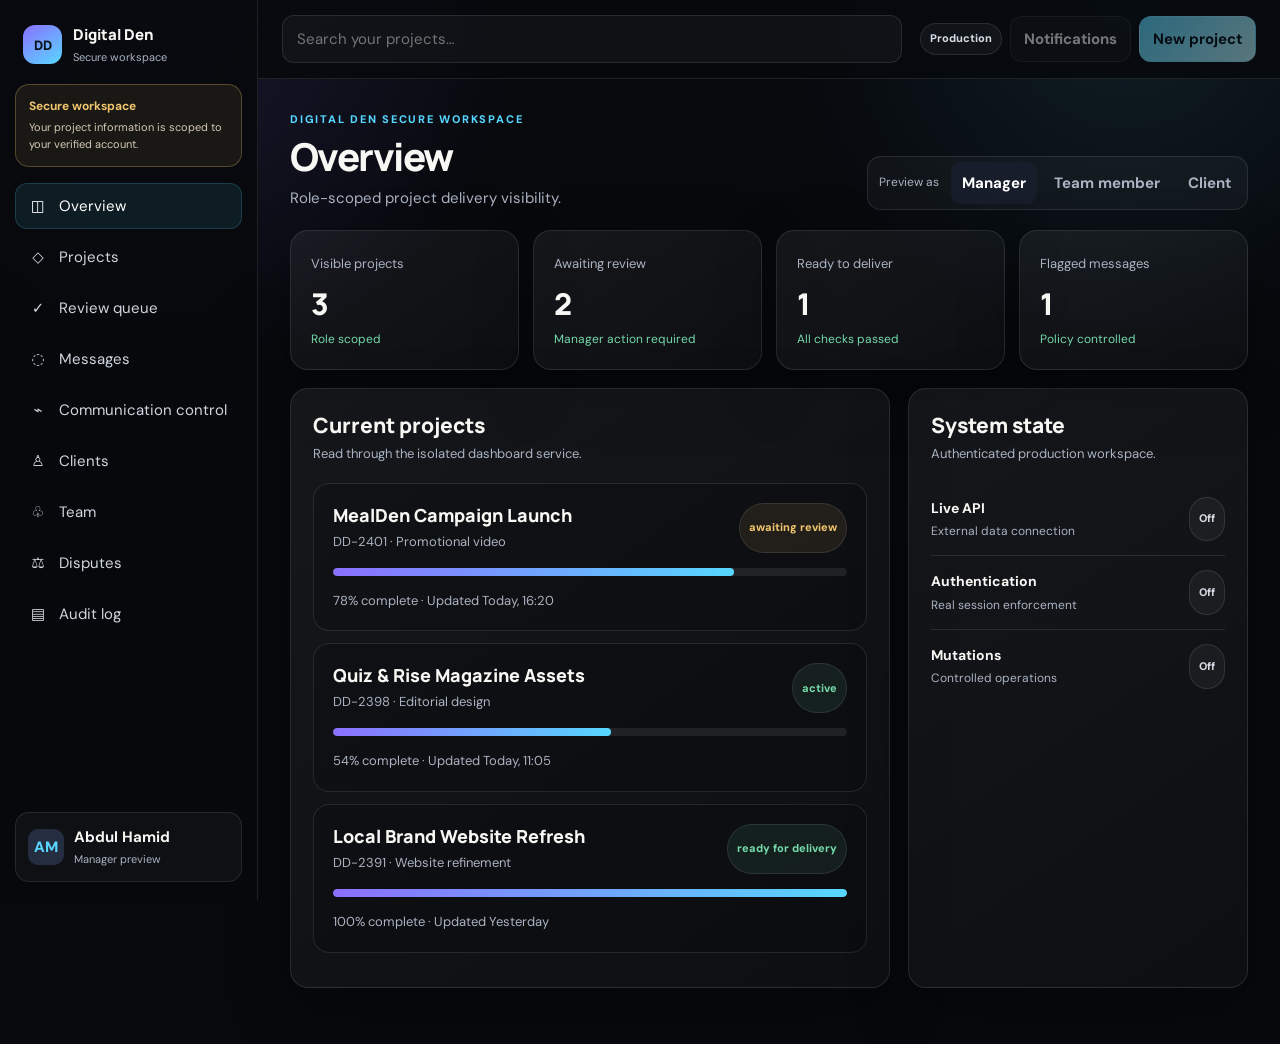
==== dashboard-next/index.html @ 257b6acd "Load isolated safe project workspace" ====
<!doctype html>
<html lang="en">
<head>
  <meta charset="utf-8">
  <meta name="viewport" content="width=device-width,initial-scale=1,viewport-fit=cover">
  <meta name="theme-color" content="#07090d">
  <meta name="robots" content="noindex,nofollow">
  <title>Digital Den Workspace</title>
  <link rel="preconnect" href="https://fonts.googleapis.com">
  <link rel="preconnect" href="https://fonts.gstatic.com" crossorigin>
  <link href="https://fonts.googleapis.com/css2?family=DM+Sans:wght@400;500;600;700&family=Manrope:wght@600;700;800&display=swap" rel="stylesheet">
  <link rel="stylesheet" href="./assets/styles.css">
  <link rel="stylesheet" href="./assets/authenticated-overrides.css">
  <link rel="stylesheet" href="./assets/mobile-navigation-fixes.css">
  <link rel="stylesheet" href="./assets/project-workspace-safe.css">
</head>
<body>
  <div id="app" class="app-shell" data-environment="production">
    <aside class="sidebar" aria-label="Primary navigation">
      <a class="brand" href="#overview" aria-label="Digital Den workspace home">
        <span class="brand-mark" aria-hidden="true">DD</span>
        <span><strong>Digital Den</strong><small>Secure workspace</small></span>
      </a>
      <div class="preview-banner" role="status">
        <strong>Secure workspace</strong>
        <span>Your project information is scoped to your verified account.</span>
      </div>
      <nav id="primary-nav" class="nav-list"></nav>
      <div class="sidebar-footer">
        <div class="identity-card">
          <span id="actor-avatar" class="avatar">DD</span>
          <span><strong id="actor-name">User</strong><small id="actor-role">Authenticated workspace</small></span>
        </div>
      </div>
    </aside>

    <main class="main-area">
      <header class="topbar">
        <button id="mobile-menu-button" class="icon-button mobile-only" type="button" aria-label="Open navigation" aria-expanded="false">☰</button>
        <a class="mobile-brand mobile-only" href="#overview" aria-label="Digital Den workspace home">
          <span class="mobile-brand-mark" aria-hidden="true">DD</span>
          <span class="mobile-brand-name">Digital Den</span>
        </a>
        <label class="search-box">
          <span class="sr-only">Search projects</span>
          <input id="global-search" type="search" placeholder="Search your projects…" autocomplete="off">
        </label>
        <div class="topbar-actions">
          <span id="environment-pill" class="pill neutral">Secure Workspace</span>
          <button class="button secondary" type="button" disabled title="Notifications will be connected in a later phase">Notifications</button>
          <button class="button primary" type="button" disabled title="New project requests are submitted through the Digital Den project brief">New project</button>
        </div>
      </header>

      <section class="workspace-heading">
        <div>
          <p class="eyebrow">Digital Den secure workspace</p>
          <h1 id="view-title">Overview</h1>
          <p id="view-description">Secure access to role-scoped projects and operations.</p>
        </div>
        <div class="role-preview" aria-label="Preview role selector">
          <span>Preview as</span>
          <button type="button" data-role="manager">Manager</button>
          <button type="button" data-role="team_member">Team member</button>
          <button type="button" data-role="client">Client</button>
        </div>
      </section>

      <section id="workspace-content" class="workspace-content" aria-live="polite"></section>
    </main>
  </div>

  <div id="toast-region" class="toast-region" aria-live="polite" aria-atomic="true"></div>
  <script type="module" src="./src/app.js"></script>
  <script type="module" src="./src/project-workspace-safe.js"></script>
  <script type="module" src="./src/workspace-role-ui.js"></script>
  <script type="module" src="./src/messaging-actions.js"></script>
  <script type="module" src="./src/team-messaging-permissions.js"></script>
  <script type="module" src="./src/file-upload-actions.js"></script>
  <script type="module" src="./src/file-review-download-actions.js"></script>
  <script type="module" src="./src/dispute-actions.js"></script>
</body>
</html>
---- dashboard-next/assets/styles.css ----
:root{--bg:#07090d;--surface:#101521;--surface-2:#171d2b;--line:rgba(255,255,255,.10);--text:#f7f7f3;--muted:#aab3c2;--cyan:#57d7ff;--violet:#8b70ff;--green:#75d8a9;--amber:#f1c56d;--red:#ff8d98;--radius:18px;--shadow:0 22px 60px rgba(0,0,0,.30)}
*{box-sizing:border-box}html{scroll-behavior:smooth}body{margin:0;background:radial-gradient(circle at 12% 0,rgba(139,112,255,.15),transparent 24%),radial-gradient(circle at 88% 0,rgba(87,215,255,.10),transparent 22%),var(--bg);color:var(--text);font:15px/1.6 "DM Sans",system-ui,sans-serif;min-height:100vh}button,input{font:inherit}.sr-only{position:absolute;width:1px;height:1px;padding:0;margin:-1px;overflow:hidden;clip:rect(0,0,0,0);white-space:nowrap;border:0}.app-shell{display:grid;grid-template-columns:258px minmax(0,1fr);min-height:100vh}.sidebar{position:sticky;top:0;height:100vh;padding:18px 15px;border-right:1px solid var(--line);background:rgba(7,9,13,.9);backdrop-filter:blur(18px);z-index:30}.brand{display:flex;gap:11px;align-items:center;color:inherit;text-decoration:none;padding:5px 8px 17px}.brand-mark{width:39px;height:39px;border-radius:12px;display:grid;place-items:center;background:linear-gradient(145deg,var(--violet),var(--cyan));color:#071017;font:800 13px Manrope}.brand strong{font:800 15px Manrope}.brand small,.identity-card small{display:block;color:var(--muted);font-size:11px;margin-top:2px}.preview-banner{border:1px solid rgba(241,197,109,.28);background:rgba(241,197,109,.08);border-radius:14px;padding:12px 13px;margin-bottom:16px}.preview-banner strong{display:block;color:var(--amber);font-size:12px}.preview-banner span{display:block;color:#d4cab5;font-size:11px;margin-top:3px}.nav-list{display:grid;gap:5px}.nav-link{display:flex;align-items:center;gap:10px;border:0;background:transparent;color:#d0d6e0;border-radius:12px;padding:11px 12px;text-decoration:none;text-align:left;width:100%;cursor:pointer}.nav-link:hover,.nav-link.active{background:rgba(87,215,255,.09);color:#fff}.nav-link.active{box-shadow:inset 0 0 0 1px rgba(87,215,255,.18)}.nav-link span:first-child{width:22px;text-align:center}.sidebar-footer{position:absolute;left:15px;right:15px;bottom:18px}.identity-card{display:flex;gap:10px;align-items:center;padding:12px;border:1px solid var(--line);border-radius:14px;background:rgba(255,255,255,.035)}.avatar{width:36px;height:36px;border-radius:10px;display:grid;place-items:center;background:#252d40;color:var(--cyan);font-weight:800}.main-area{min-width:0}.topbar{position:sticky;top:0;z-index:20;display:flex;align-items:center;gap:12px;padding:15px 24px;border-bottom:1px solid var(--line);background:rgba(7,9,13,.82);backdrop-filter:blur(16px)}.mobile-brand{display:none;align-items:center;gap:8px;color:var(--text);text-decoration:none;font:800 14px/1 Manrope}.mobile-brand-mark{width:31px;height:31px;border-radius:10px;display:grid;place-items:center;background:linear-gradient(145deg,var(--violet),var(--cyan));color:#071017;font:800 11px Manrope;box-shadow:0 8px 24px rgba(87,215,255,.12)}.mobile-brand-name{white-space:nowrap}.search-box{flex:1;max-width:620px}.search-box input{width:100%;border:1px solid var(--line);background:rgba(255,255,255,.04);border-radius:12px;padding:11px 14px;color:var(--text)}.search-box input:focus{outline:2px solid rgba(87,215,255,.35);outline-offset:2px}.topbar-actions{margin-left:auto;display:flex;align-items:center;gap:8px}.button,.icon-button{border:1px solid var(--line);border-radius:12px;padding:10px 13px;background:rgba(255,255,255,.045);color:var(--text);font-weight:700}.button.primary{background:linear-gradient(135deg,var(--cyan),#baf4ff);color:#071017;border-color:transparent}.button:disabled{opacity:.46;cursor:not-allowed}.workspace-heading{display:flex;justify-content:space-between;gap:24px;align-items:flex-end;padding:32px 32px 20px;max-width:1500px;margin:auto}.eyebrow{margin:0 0 8px;color:var(--cyan);font-size:11px;font-weight:800;letter-spacing:.16em;text-transform:uppercase}.workspace-heading h1{margin:0;font:800 clamp(30px,3vw,44px)/1.05 Manrope;letter-spacing:-.04em}.workspace-heading p:last-child{margin:9px 0 0;color:var(--muted);font-size:15px}.role-preview{display:flex;align-items:center;gap:6px;padding:5px;border:1px solid var(--line);border-radius:14px;background:rgba(255,255,255,.035)}.role-preview span{color:var(--muted);font-size:12px;padding:0 6px}.role-preview button{border:0;background:transparent;color:var(--muted);padding:9px 11px;border-radius:10px;font-weight:700;cursor:pointer}.role-preview button.active{background:var(--surface-2);color:#fff}.workspace-content{max-width:1500px;margin:auto;padding:0 32px 56px}.stats-grid{display:grid;grid-template-columns:repeat(4,1fr);gap:14px;margin-bottom:18px}.card{border:1px solid var(--line);border-radius:var(--radius);background:linear-gradient(145deg,rgba(255,255,255,.058),rgba(255,255,255,.028));box-shadow:var(--shadow)}.stat-card{padding:20px}.stat-card small{color:var(--muted);font-size:13px}.stat-card strong{display:block;font:800 30px Manrope;margin-top:8px}.stat-card em{display:block;font-style:normal;font-size:12px;margin-top:6px;color:var(--green)}.content-grid{display:grid;grid-template-columns:minmax(0,1.45fr) minmax(340px,.75fr);gap:18px}.panel{padding:22px}.panel-header{display:flex;align-items:flex-start;justify-content:space-between;gap:12px;margin-bottom:18px}.panel-header h2{font:800 21px Manrope;margin:0}.panel-header p{margin:5px 0 0;color:var(--muted);font-size:13px}.project-card{padding:19px;border:1px solid var(--line);border-radius:16px;background:rgba(0,0,0,.17);margin-bottom:12px}.project-head{display:flex;justify-content:space-between;gap:14px}.project-card h3{margin:0;font:800 18px Manrope}.meta{color:var(--muted);font-size:13px;margin-top:5px}.badge,.pill{display:inline-flex;align-items:center;border-radius:999px;padding:6px 9px;border:1px solid var(--line);font-size:11px;font-weight:800;white-space:nowrap}.badge.green{color:var(--green);background:rgba(117,216,169,.09)}.badge.amber{color:var(--amber);background:rgba(241,197,109,.09)}.badge.cyan{color:var(--cyan);background:rgba(87,215,255,.09)}.badge.red{color:var(--red);background:rgba(255,141,152,.09)}.pill.neutral{color:#d5dae4;background:rgba(255,255,255,.045)}.progress{height:8px;border-radius:999px;background:rgba(255,255,255,.08);overflow:hidden;margin:15px 0}.progress span{display:block;height:100%;background:linear-gradient(90deg,var(--violet),var(--cyan));border-radius:inherit}.list{display:grid}.list-row{display:flex;justify-content:space-between;gap:14px;padding:14px 0;border-bottom:1px solid var(--line)}.list-row:last-child{border-bottom:0}.list-row strong{display:block;font-size:14px}.list-row small{display:block;color:var(--muted);font-size:12px;margin-top:3px}.empty-state{padding:46px 30px;text-align:center;color:var(--muted)}.empty-state strong{display:block;color:var(--text);font-size:16px;margin-bottom:7px}.empty-state span{display:block}.table-wrap{overflow:auto}.data-table{width:100%;border-collapse:collapse;min-width:760px}.data-table th,.data-table td{text-align:left;padding:14px 12px;border-bottom:1px solid var(--line);vertical-align:middle}.data-table th{color:var(--muted);font-size:11px;text-transform:uppercase;letter-spacing:.1em}.data-table td{font-size:14px}.notice{border:1px solid rgba(87,215,255,.22);background:rgba(87,215,255,.065);border-radius:15px;padding:15px;color:#d2edf5}.policy-alert{display:flex;justify-content:space-between;gap:16px;padding:16px;border:1px solid rgba(255,141,152,.22);border-radius:15px;background:rgba(255,141,152,.055)}.policy-alert p{margin:5px 0;color:#d8dce5}.policy-alert small{color:var(--muted)}.policy-row{align-items:flex-start}.toast-region{position:fixed;right:18px;bottom:18px;display:grid;gap:8px;z-index:100}.toast{padding:11px 13px;border:1px solid var(--line);border-radius:12px;background:var(--surface);box-shadow:var(--shadow)}.mobile-only{display:none}
@media(max-width:1200px){body{font-size:14px}.workspace-heading,.workspace-content{padding-left:24px;padding-right:24px}.content-grid{grid-template-columns:1fr}.stats-grid{grid-template-columns:repeat(2,1fr)}}
@media(max-width:1050px){.app-shell{grid-template-columns:84px minmax(0,1fr)}.sidebar{padding:15px 9px}.brand span:last-child,.preview-banner,.nav-link span:last-child,.identity-card span:last-child{display:none}.brand,.nav-link,.identity-card{justify-content:center}.sidebar-footer{left:9px;right:9px}}
@media(max-width:720px){.app-shell{display:block}.sidebar{position:fixed;left:-280px;width:258px;transition:left .2s}.app-shell.menu-open .sidebar{left:0}.mobile-only{display:inline-flex}.mobile-brand{display:inline-flex}.topbar{padding:10px 12px}.search-box{display:none}.workspace-heading{padding:22px 14px 16px;align-items:flex-start;flex-direction:column}.workspace-heading h1{font-size:31px}.workspace-content{padding:0 12px 80px}.stats-grid{grid-template-columns:1fr;gap:10px}.role-preview{width:100%;overflow:auto}.role-preview button{flex:1;white-space:nowrap}.topbar-actions .button{display:none}.panel{padding:17px}.project-head,.policy-alert{flex-direction:column}.data-table{min-width:680px}}
@media(max-width:360px){.mobile-brand-name{display:none}.topbar{gap:8px}.topbar-actions{margin-left:auto}}
---- dashboard-next/assets/authenticated-overrides.css ----
.authenticated-workspace .role-preview,
.role-preview[hidden] {
  display: none !important;
}

.authenticated-workspace .preview-banner {
  display: none !important;
}
---- dashboard-next/assets/mobile-navigation-fixes.css ----
@media (max-width: 720px) {
  .sidebar {
    width: min(86vw, 320px);
    left: min(-86vw, -320px);
    padding: 18px 14px;
    overflow-y: auto;
  }

  .app-shell.menu-open .sidebar {
    left: 0;
    box-shadow: 24px 0 60px rgba(0, 0, 0, .45);
  }

  .sidebar .brand {
    justify-content: flex-start;
  }

  .sidebar .brand span:last-child,
  .sidebar .nav-link span:last-child,
  .sidebar .identity-card span:last-child {
    display: block;
  }

  .sidebar .preview-banner {
    display: block;
  }

  .sidebar .nav-link,
  .sidebar .identity-card {
    justify-content: flex-start;
  }

  .sidebar .nav-link {
    min-height: 46px;
    padding: 12px 14px;
  }

  .sidebar .nav-link span:first-child {
    flex: 0 0 24px;
  }

  .sidebar-footer {
    position: static;
    margin-top: 22px;
  }
}
---- dashboard-next/assets/project-workspace-safe.css ----
.project-card[data-project-workspace-ready="true"]{cursor:pointer;transition:border-color .16s ease,transform .16s ease,background .16s ease}.project-card[data-project-workspace-ready="true"]:hover,.project-card[data-project-workspace-ready="true"]:focus{border-color:rgba(81,215,255,.38);background:rgba(255,255,255,.035);transform:translateY(-1px);outline:none}.project-card[data-project-workspace-ready="true"]:focus-visible{box-shadow:0 0 0 3px rgba(81,215,255,.18)}.project-workspace-shell{display:grid;gap:18px}.project-workspace-header{display:flex;align-items:flex-start;justify-content:space-between;gap:18px}.project-workspace-header h2{margin:4px 0 8px;font-size:clamp(28px,4vw,42px);line-height:1.08}.project-workspace-header p{margin:0;color:var(--muted)}.project-workspace-back{display:inline-flex;margin-bottom:14px;color:var(--cyan);font-weight:700;text-decoration:none}.project-workspace-tabs{display:flex;gap:8px;overflow-x:auto;padding:2px 2px 6px;scrollbar-width:thin}.project-workspace-tab{display:inline-flex;align-items:center;min-height:42px;padding:9px 14px;border:1px solid var(--line);border-radius:999px;color:var(--muted);font-weight:700;text-decoration:none;white-space:nowrap}.project-workspace-tab:hover,.project-workspace-tab:focus{color:var(--text);border-color:rgba(81,215,255,.36);outline:none}.project-workspace-tab.active{color:var(--text);background:rgba(81,215,255,.1);border-color:rgba(81,215,255,.4)}.project-workspace-content{min-height:260px}.project-workspace-grid{display:grid;grid-template-columns:repeat(3,minmax(0,1fr));gap:16px}.project-workspace-panel h3{margin:10px 0 6px}.project-workspace-progress{display:flex;align-items:baseline;gap:8px;margin:12px 0}.project-workspace-progress strong{font-size:42px;line-height:1}.project-workspace-progress span{color:var(--muted)}@media(max-width:900px){.project-workspace-grid{grid-template-columns:1fr 1fr}}@media(max-width:720px){.project-workspace-header{display:grid;padding:20px}.project-workspace-grid{grid-template-columns:1fr}.project-workspace-tabs{margin-inline:-2px}.project-workspace-tab{font-size:15px;padding:10px 14px}.project-workspace-content{min-height:220px}.project-workspace-panel{padding:20px}.project-workspace-header h2{font-size:30px}.project-workspace-progress strong{font-size:38px}}
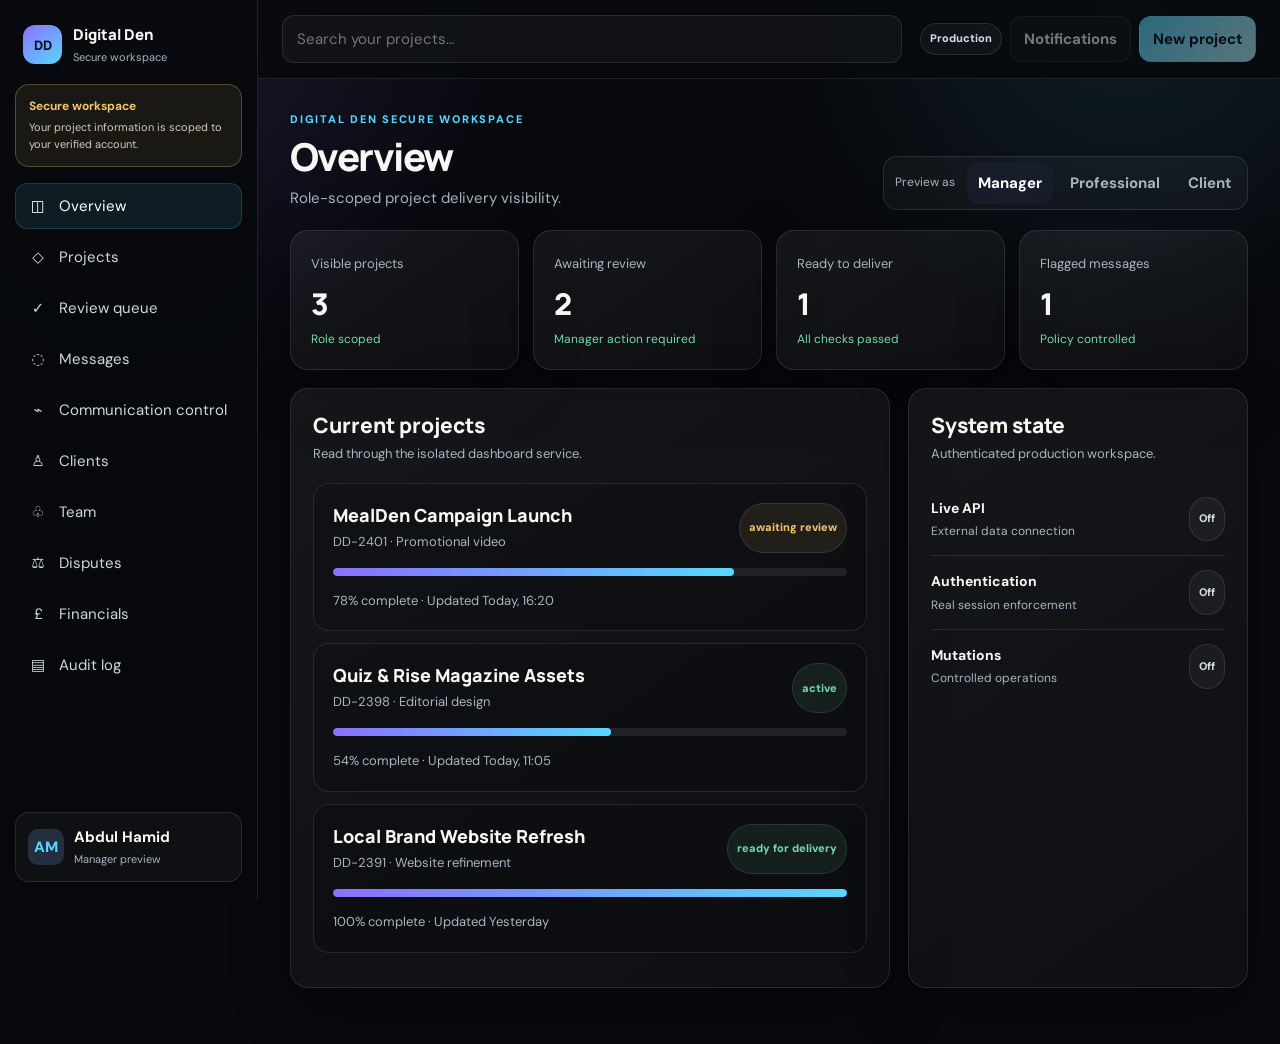
==== commit 147ebbde: "Prepare WorkforceDen dashboard configuration" ====
--- a/dashboard-next/index.html
+++ b/dashboard-next/index.html
@@ -13,6 +13,7 @@
   <link rel="stylesheet" href="./assets/authenticated-overrides.css">
   <link rel="stylesheet" href="./assets/mobile-navigation-fixes.css">
   <link rel="stylesheet" href="./assets/project-workspace-safe.css">
+  <link rel="stylesheet" href="./assets/assigned-work-readonly.css">
 </head>
 <body>
   <div id="app" class="app-shell" data-environment="production">
@@ -61,7 +62,7 @@
         <div class="role-preview" aria-label="Preview role selector">
           <span>Preview as</span>
           <button type="button" data-role="manager">Manager</button>
-          <button type="button" data-role="team_member">Team member</button>
+          <button type="button" data-role="team_member">Professional</button>
           <button type="button" data-role="client">Client</button>
         </div>
       </section>
@@ -73,6 +74,7 @@
   <div id="toast-region" class="toast-region" aria-live="polite" aria-atomic="true"></div>
   <script type="module" src="./src/app.js"></script>
   <script type="module" src="./src/project-workspace-safe.js"></script>
+  <script type="module" src="./src/assigned-work-readonly.js"></script>
   <script type="module" src="./src/workspace-role-ui.js"></script>
   <script type="module" src="./src/messaging-actions.js"></script>
   <script type="module" src="./src/team-messaging-permissions.js"></script>
--- a/dashboard-next/assets/project-workspace-safe.css
+++ b/dashboard-next/assets/project-workspace-safe.css
@@ -1 +1 @@
-.project-card[data-project-workspace-ready="true"]{cursor:pointer;transition:border-color .16s ease,transform .16s ease,background .16s ease}.project-card[data-project-workspace-ready="true"]:hover,.project-card[data-project-workspace-ready="true"]:focus{border-color:rgba(81,215,255,.38);background:rgba(255,255,255,.035);transform:translateY(-1px);outline:none}.project-card[data-project-workspace-ready="true"]:focus-visible{box-shadow:0 0 0 3px rgba(81,215,255,.18)}.project-workspace-shell{display:grid;gap:18px}.project-workspace-header{display:flex;align-items:flex-start;justify-content:space-between;gap:18px}.project-workspace-header h2{margin:4px 0 8px;font-size:clamp(28px,4vw,42px);line-height:1.08}.project-workspace-header p{margin:0;color:var(--muted)}.project-workspace-back{display:inline-flex;margin-bottom:14px;color:var(--cyan);font-weight:700;text-decoration:none}.project-workspace-tabs{display:flex;gap:8px;overflow-x:auto;padding:2px 2px 6px;scrollbar-width:thin}.project-workspace-tab{display:inline-flex;align-items:center;min-height:42px;padding:9px 14px;border:1px solid var(--line);border-radius:999px;color:var(--muted);font-weight:700;text-decoration:none;white-space:nowrap}.project-workspace-tab:hover,.project-workspace-tab:focus{color:var(--text);border-color:rgba(81,215,255,.36);outline:none}.project-workspace-tab.active{color:var(--text);background:rgba(81,215,255,.1);border-color:rgba(81,215,255,.4)}.project-workspace-content{min-height:260px}.project-workspace-grid{display:grid;grid-template-columns:repeat(3,minmax(0,1fr));gap:16px}.project-workspace-panel h3{margin:10px 0 6px}.project-workspace-progress{display:flex;align-items:baseline;gap:8px;margin:12px 0}.project-workspace-progress strong{font-size:42px;line-height:1}.project-workspace-progress span{color:var(--muted)}@media(max-width:900px){.project-workspace-grid{grid-template-columns:1fr 1fr}}@media(max-width:720px){.project-workspace-header{display:grid;padding:20px}.project-workspace-grid{grid-template-columns:1fr}.project-workspace-tabs{margin-inline:-2px}.project-workspace-tab{font-size:15px;padding:10px 14px}.project-workspace-content{min-height:220px}.project-workspace-panel{padding:20px}.project-workspace-header h2{font-size:30px}.project-workspace-progress strong{font-size:38px}}+.project-card[data-project-workspace-ready="true"]{cursor:pointer;transition:border-color .16s ease,transform .16s ease,background .16s ease}.project-card[data-project-workspace-ready="true"]:hover,.project-card[data-project-workspace-ready="true"]:focus{border-color:rgba(81,215,255,.38);background:rgba(255,255,255,.035);transform:translateY(-1px);outline:none}.project-card[data-project-workspace-ready="true"]:focus-visible{box-shadow:0 0 0 3px rgba(81,215,255,.18)}.project-workspace-shell{display:grid;gap:18px}.project-workspace-header{display:flex;align-items:flex-start;justify-content:space-between;gap:18px}.project-workspace-header h2{margin:4px 0 8px;font-size:clamp(28px,4vw,42px);line-height:1.08}.project-workspace-header p{margin:0;color:var(--muted)}.project-workspace-back{display:inline-flex;margin-bottom:14px;color:var(--cyan);font-weight:700;text-decoration:none}.project-workspace-tabs{display:flex;gap:8px;overflow-x:auto;padding:2px 2px 6px;scrollbar-width:thin}.project-workspace-tab{display:inline-flex;align-items:center;min-height:42px;padding:9px 14px;border:1px solid var(--line);border-radius:999px;color:var(--muted);font-weight:700;text-decoration:none;white-space:nowrap}.project-workspace-tab:hover,.project-workspace-tab:focus{color:var(--text);border-color:rgba(81,215,255,.36);outline:none}.project-workspace-tab.active{color:var(--text);background:rgba(81,215,255,.1);border-color:rgba(81,215,255,.4)}.project-workspace-content{min-height:260px}.project-workspace-grid{display:grid;grid-template-columns:repeat(3,minmax(0,1fr));gap:16px}.project-workspace-panel h3{margin:10px 0 6px}.project-workspace-progress{display:flex;align-items:baseline;gap:8px;margin:12px 0}.project-workspace-progress strong{font-size:42px;line-height:1}.project-workspace-progress span{color:var(--muted)}.project-overview-columns{display:grid;grid-template-columns:minmax(0,1.2fr) minmax(320px,.8fr);gap:16px}.project-brief-block{display:grid;gap:6px;padding:14px 0;border-bottom:1px solid var(--line)}.project-brief-block:last-child{border-bottom:0;padding-bottom:0}.project-brief-block strong,.project-brief-block p{margin:0}.project-quick-actions{display:flex;gap:10px;flex-wrap:wrap}.project-quick-action{min-height:44px;display:inline-flex;align-items:center}.project-overview-metrics .project-workspace-panel{min-height:170px}@media(max-width:900px){.project-workspace-grid{grid-template-columns:1fr 1fr}.project-overview-columns{grid-template-columns:1fr}}@media(max-width:720px){.workspace-heading h1{font-size:clamp(34px,9vw,44px);line-height:1.05}.workspace-heading p:last-child{font-size:18px;line-height:1.55}.project-workspace-header{display:grid;padding:18px}.project-workspace-header h2{font-size:28px;line-height:1.08}.project-workspace-header .eyebrow{font-size:13px;letter-spacing:.14em}.project-workspace-header p{font-size:16px;line-height:1.5}.project-workspace-back{font-size:17px}.project-workspace-grid{grid-template-columns:1fr}.project-workspace-tabs{display:grid;grid-template-columns:repeat(2,minmax(0,1fr));gap:10px;overflow:visible;margin:0;padding:0}.project-workspace-tab{justify-content:center;min-height:48px;font-size:16px;padding:11px 10px}.project-workspace-content{min-height:220px}.project-workspace-panel{padding:18px}.project-workspace-panel small,.project-workspace-panel .meta,.project-brief-block p{font-size:17px;line-height:1.6}.project-workspace-panel h3,.project-brief-block strong{font-size:20px;line-height:1.35}.project-workspace-progress strong{font-size:36px}.project-workspace-progress span{font-size:17px}.project-quick-actions{display:grid;grid-template-columns:1fr}.project-quick-action{justify-content:center;width:100%;font-size:17px}.project-overview-metrics .project-workspace-panel{min-height:auto}.project-brief-block{padding:14px 0}.project-workspace-shell{gap:16px}.project-workspace-header+.project-workspace-tabs{margin-top:-2px}}
--- a/dashboard-next/assets/assigned-work-readonly.css
+++ b/dashboard-next/assets/assigned-work-readonly.css
@@ -0,0 +1 @@
+.assigned-work-card{display:grid;gap:16px}.assigned-work-details{display:grid;grid-template-columns:repeat(4,minmax(0,1fr));gap:10px;padding-top:14px;border-top:1px solid var(--line)}.assigned-work-details>div{display:grid;gap:5px;min-width:0}.assigned-work-details small{color:var(--muted);font-size:13px}.assigned-work-details strong{font-size:15px;line-height:1.35;overflow-wrap:anywhere}.assigned-work-actions{display:flex;align-items:center;justify-content:space-between;gap:12px;flex-wrap:wrap}.assigned-work-readonly-note{color:var(--muted);font-size:14px;line-height:1.45}@media(max-width:900px){.assigned-work-details{grid-template-columns:1fr 1fr}}@media(max-width:720px){.assigned-work-details{grid-template-columns:1fr;padding-top:12px}.assigned-work-details small{font-size:14px}.assigned-work-details strong{font-size:16px}.assigned-work-actions{display:grid;grid-template-columns:1fr}.assigned-work-actions .button{width:100%;justify-content:center;min-height:46px}.assigned-work-readonly-note{text-align:center;font-size:15px}.assigned-work-card{gap:14px}}
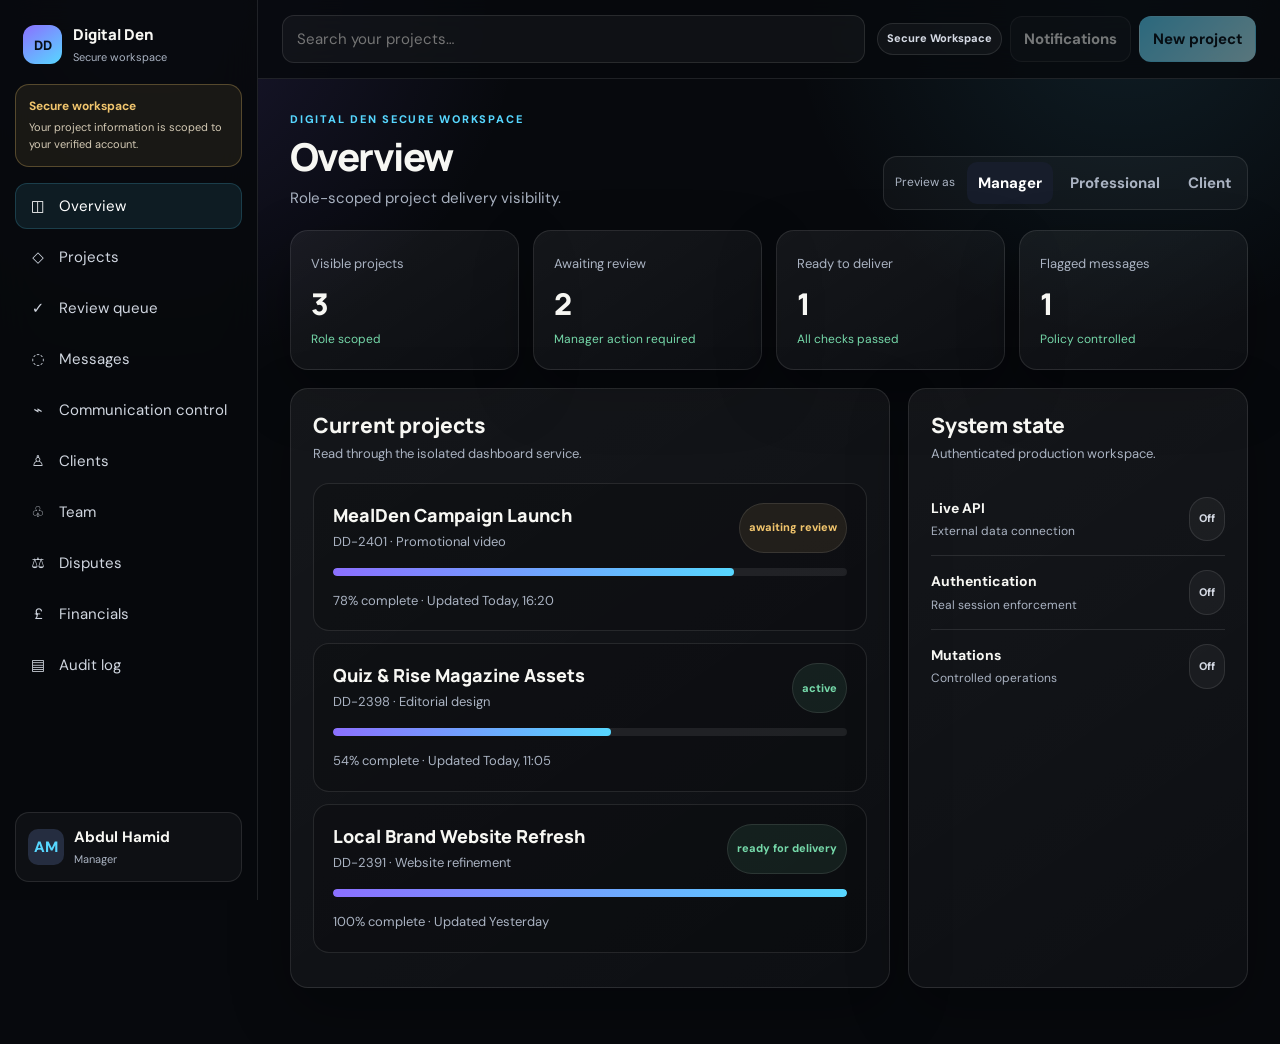
==== commit 7053d7d4: "Tighten non-manager dashboard visibility" ====
--- a/dashboard-next/index.html
+++ b/dashboard-next/index.html
@@ -49,7 +49,7 @@
         <div class="topbar-actions">
           <span id="environment-pill" class="pill neutral">Secure Workspace</span>
           <button class="button secondary" type="button" disabled title="Notifications will be connected in a later phase">Notifications</button>
-          <button class="button primary" type="button" disabled title="New project requests are submitted through the Digital Den project brief">New project</button>
+          <button id="new-project-button" class="button primary" type="button" disabled title="New project requests are submitted through the Digital Den project brief">New project</button>
         </div>
       </header>
 
--- a/dashboard-next/assets/styles.css
+++ b/dashboard-next/assets/styles.css
@@ -4,3 +4,6 @@
 @media(max-width:1050px){.app-shell{grid-template-columns:84px minmax(0,1fr)}.sidebar{padding:15px 9px}.brand span:last-child,.preview-banner,.nav-link span:last-child,.identity-card span:last-child{display:none}.brand,.nav-link,.identity-card{justify-content:center}.sidebar-footer{left:9px;right:9px}}
 @media(max-width:720px){.app-shell{display:block}.sidebar{position:fixed;left:-280px;width:258px;transition:left .2s}.app-shell.menu-open .sidebar{left:0}.mobile-only{display:inline-flex}.mobile-brand{display:inline-flex}.topbar{padding:10px 12px}.search-box{display:none}.workspace-heading{padding:22px 14px 16px;align-items:flex-start;flex-direction:column}.workspace-heading h1{font-size:31px}.workspace-content{padding:0 12px 80px}.stats-grid{grid-template-columns:1fr;gap:10px}.role-preview{width:100%;overflow:auto}.role-preview button{flex:1;white-space:nowrap}.topbar-actions .button{display:none}.panel{padding:17px}.project-head,.policy-alert{flex-direction:column}.data-table{min-width:680px}}
 @media(max-width:360px){.mobile-brand-name{display:none}.topbar{gap:8px}.topbar-actions{margin-left:auto}}
+.financial-grid{display:grid;grid-template-columns:repeat(3,minmax(0,1fr));gap:12px;margin-bottom:18px}.financial-field{min-width:0;padding:16px;border:1px solid var(--line);border-radius:14px;background:rgba(255,255,255,.025)}.financial-field small{display:block;color:var(--muted)}.financial-field strong{display:block;margin-top:7px;overflow-wrap:anywhere}.workspace-content,.card,.panel,.content-grid>*{min-width:0}textarea,select,input{max-width:100%}
+@media(max-width:900px){.financial-grid{grid-template-columns:repeat(2,minmax(0,1fr))}}
+@media(max-width:720px){.financial-grid{grid-template-columns:1fr}.table-wrap{max-width:100%;overscroll-behavior-inline:contain}.panel-header,.policy-alert,.list-row{min-width:0}.panel-header>*{min-width:0}.panel-header p,.list-row small,.notice,.empty-state{overflow-wrap:anywhere}.workspace-content{overflow-x:clip}}
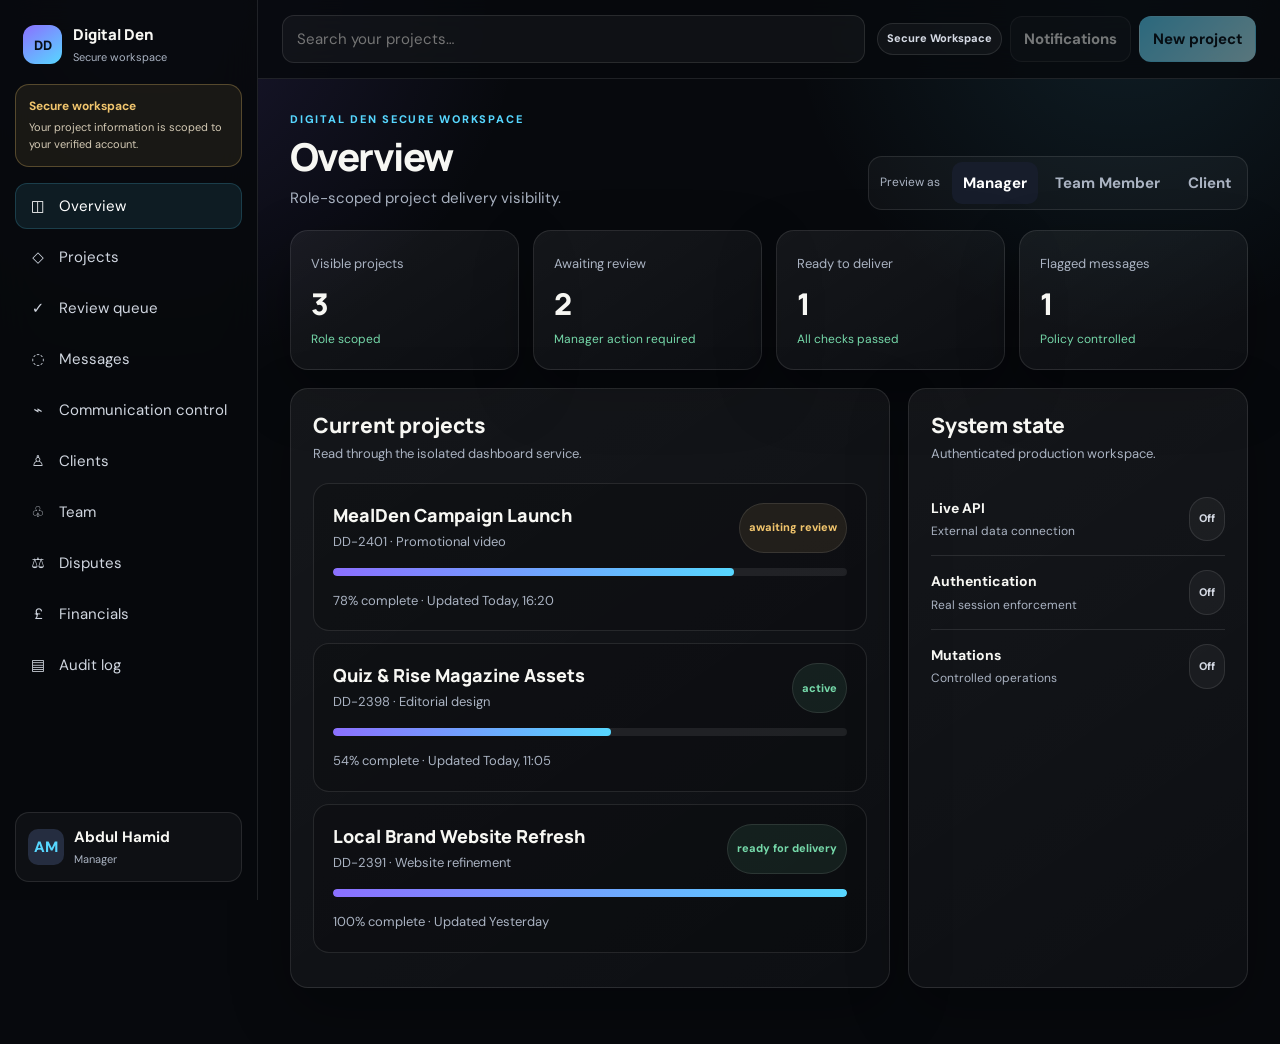
==== commit 1840d3a3: "Align Digital Den workspace presentation with agency scope. Replace marketplace-leaning WorkforceDen" ====
--- a/dashboard-next/index.html
+++ b/dashboard-next/index.html
@@ -62,7 +62,7 @@
         <div class="role-preview" aria-label="Preview role selector">
           <span>Preview as</span>
           <button type="button" data-role="manager">Manager</button>
-          <button type="button" data-role="team_member">Professional</button>
+          <button type="button" data-role="team_member">Team Member</button>
           <button type="button" data-role="client">Client</button>
         </div>
       </section>
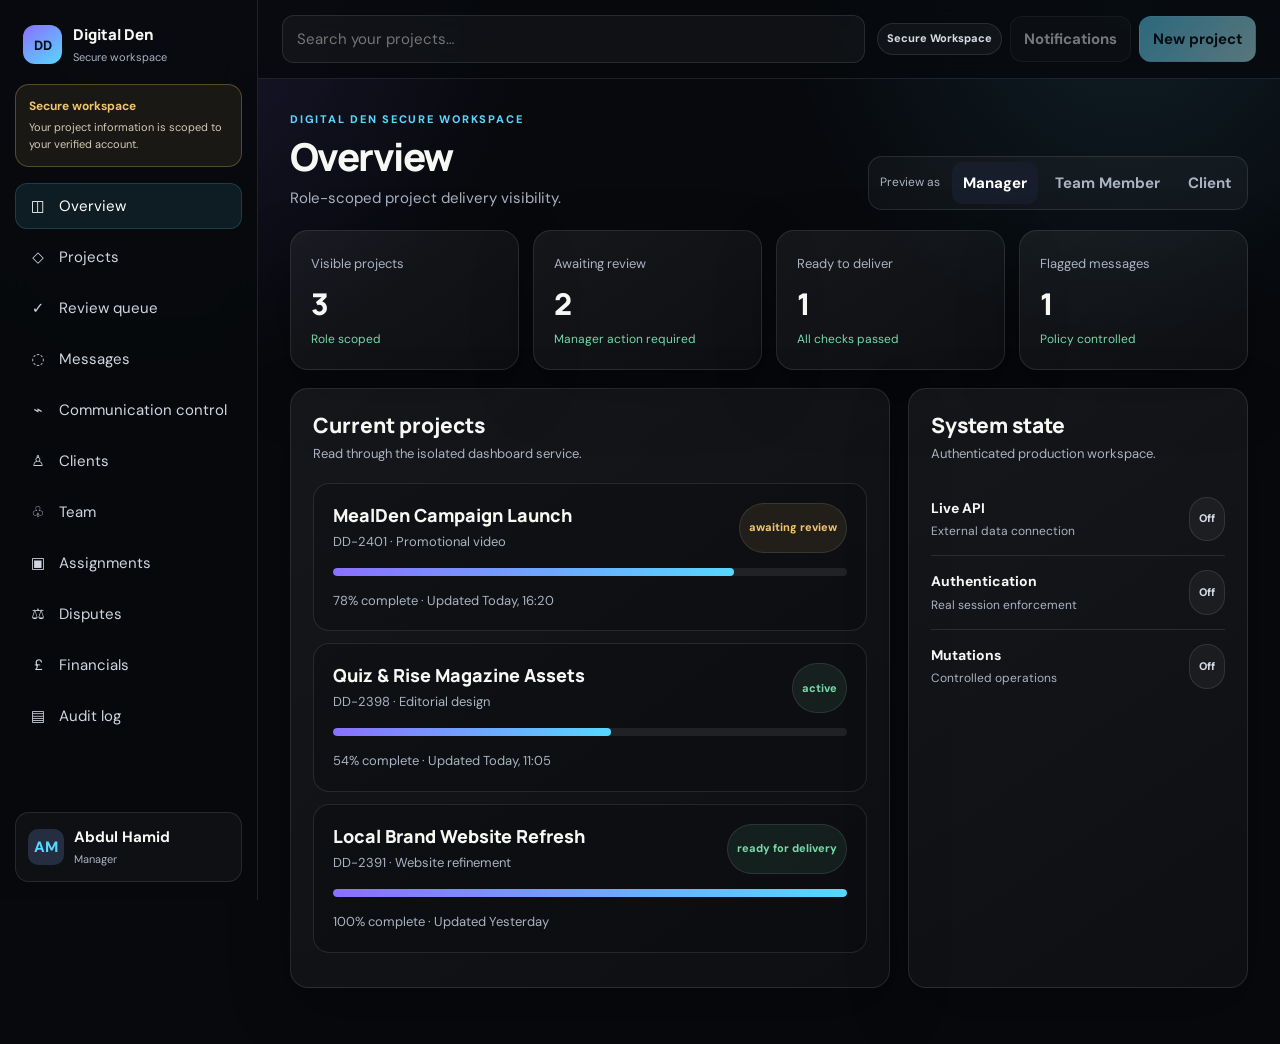
==== commit 7824944f: "Add Digital Den assignment and My Assignments workspace UI. Give Managers assignment creation/review" ====
--- a/dashboard-next/index.html
+++ b/dashboard-next/index.html
@@ -81,5 +81,6 @@
   <script type="module" src="./src/file-upload-actions.js"></script>
   <script type="module" src="./src/file-review-download-actions.js"></script>
   <script type="module" src="./src/dispute-actions.js"></script>
+  <script type="module" src="./src/assignment-actions.js"></script>
 </body>
 </html>
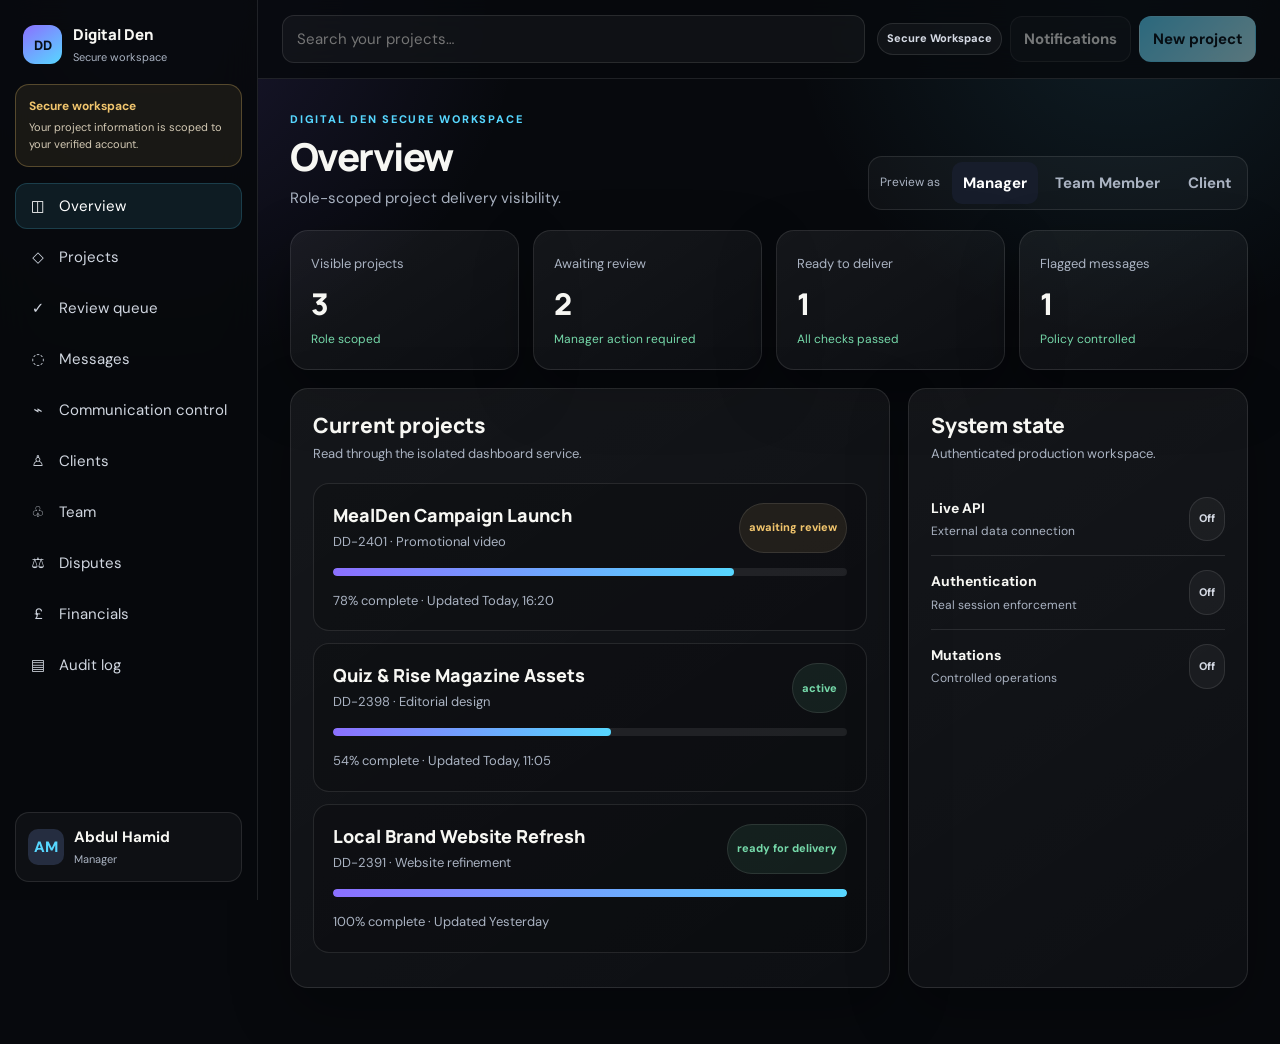
==== commit b1e4447b: "Wire Manager, Client and Team Member launch-readiness workflows. Add capability-gated quotation, del" ====
--- a/dashboard-next/index.html
+++ b/dashboard-next/index.html
@@ -82,5 +82,8 @@
   <script type="module" src="./src/file-review-download-actions.js"></script>
   <script type="module" src="./src/dispute-actions.js"></script>
   <script type="module" src="./src/assignment-actions.js"></script>
+  <script type="module" src="./src/quotation-actions.js"></script>
+  <script type="module" src="./src/delivery-actions.js"></script>
+  <script type="module" src="./src/project-lifecycle-actions.js"></script>
 </body>
 </html>
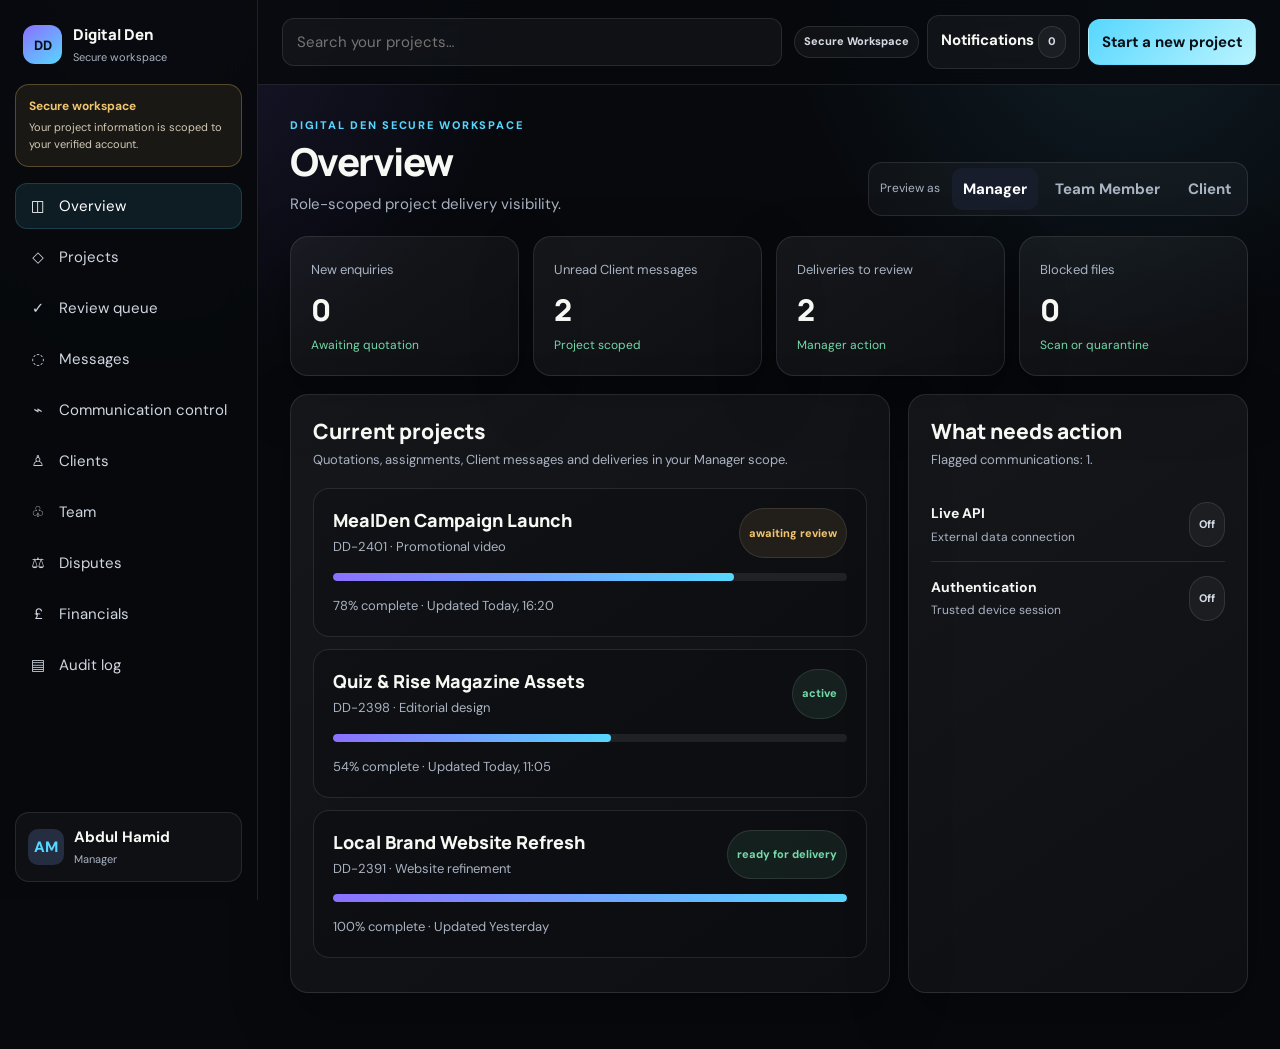
==== commit ab2b795e: "Add installable Client workspace with trusted-session return. Show Open workspace for an active sess" ====
--- a/dashboard-next/index.html
+++ b/dashboard-next/index.html
@@ -6,6 +6,10 @@
   <meta name="theme-color" content="#07090d">
   <meta name="robots" content="noindex,nofollow">
   <title>Digital Den Workspace</title>
+  <link rel="manifest" href="./manifest.webmanifest">
+  <link rel="apple-touch-icon" href="../apple-touch-icon.png">
+  <meta name="apple-mobile-web-app-capable" content="yes">
+  <meta name="apple-mobile-web-app-title" content="Digital Den">
   <link rel="preconnect" href="https://fonts.googleapis.com">
   <link rel="preconnect" href="https://fonts.gstatic.com" crossorigin>
   <link href="https://fonts.googleapis.com/css2?family=DM+Sans:wght@400;500;600;700&family=Manrope:wght@600;700;800&display=swap" rel="stylesheet">
@@ -48,8 +52,9 @@
         </label>
         <div class="topbar-actions">
           <span id="environment-pill" class="pill neutral">Secure Workspace</span>
-          <button class="button secondary" type="button" disabled title="Notifications will be connected in a later phase">Notifications</button>
-          <button id="new-project-button" class="button primary" type="button" disabled title="New project requests are submitted through the Digital Den project brief">New project</button>
+          <button id="notifications-button" class="button secondary" type="button" aria-label="Notifications">Notifications <span id="notification-count" class="pill neutral" hidden>0</span></button>
+          <button id="install-workspace-button" class="button secondary" type="button" hidden>Install workspace</button>
+          <button id="new-project-button" class="button primary" type="button">Start a new project</button>
         </div>
       </header>
 
@@ -68,6 +73,7 @@
       </section>
 
       <section id="workspace-content" class="workspace-content" aria-live="polite"></section>
+      <p id="ios-install-guidance" class="meta" hidden style="padding:0 20px 16px">On iPhone or iPad, open Share and choose Add to Home Screen to install Digital Den Workspace.</p>
     </main>
   </div>
 
--- a/dashboard-next/assets/project-workspace-safe.css
+++ b/dashboard-next/assets/project-workspace-safe.css
@@ -1 +1 @@
-.project-card[data-project-workspace-ready="true"]{cursor:pointer;transition:border-color .16s ease,transform .16s ease,background .16s ease}.project-card[data-project-workspace-ready="true"]:hover,.project-card[data-project-workspace-ready="true"]:focus{border-color:rgba(81,215,255,.38);background:rgba(255,255,255,.035);transform:translateY(-1px);outline:none}.project-card[data-project-workspace-ready="true"]:focus-visible{box-shadow:0 0 0 3px rgba(81,215,255,.18)}.project-workspace-shell{display:grid;gap:18px}.project-workspace-header{display:flex;align-items:flex-start;justify-content:space-between;gap:18px}.project-workspace-header h2{margin:4px 0 8px;font-size:clamp(28px,4vw,42px);line-height:1.08}.project-workspace-header p{margin:0;color:var(--muted)}.project-workspace-back{display:inline-flex;margin-bottom:14px;color:var(--cyan);font-weight:700;text-decoration:none}.project-workspace-tabs{display:flex;gap:8px;overflow-x:auto;padding:2px 2px 6px;scrollbar-width:thin}.project-workspace-tab{display:inline-flex;align-items:center;min-height:42px;padding:9px 14px;border:1px solid var(--line);border-radius:999px;color:var(--muted);font-weight:700;text-decoration:none;white-space:nowrap}.project-workspace-tab:hover,.project-workspace-tab:focus{color:var(--text);border-color:rgba(81,215,255,.36);outline:none}.project-workspace-tab.active{color:var(--text);background:rgba(81,215,255,.1);border-color:rgba(81,215,255,.4)}.project-workspace-content{min-height:260px}.project-workspace-grid{display:grid;grid-template-columns:repeat(3,minmax(0,1fr));gap:16px}.project-workspace-panel h3{margin:10px 0 6px}.project-workspace-progress{display:flex;align-items:baseline;gap:8px;margin:12px 0}.project-workspace-progress strong{font-size:42px;line-height:1}.project-workspace-progress span{color:var(--muted)}.project-overview-columns{display:grid;grid-template-columns:minmax(0,1.2fr) minmax(320px,.8fr);gap:16px}.project-brief-block{display:grid;gap:6px;padding:14px 0;border-bottom:1px solid var(--line)}.project-brief-block:last-child{border-bottom:0;padding-bottom:0}.project-brief-block strong,.project-brief-block p{margin:0}.project-quick-actions{display:flex;gap:10px;flex-wrap:wrap}.project-quick-action{min-height:44px;display:inline-flex;align-items:center}.project-overview-metrics .project-workspace-panel{min-height:170px}@media(max-width:900px){.project-workspace-grid{grid-template-columns:1fr 1fr}.project-overview-columns{grid-template-columns:1fr}}@media(max-width:720px){.workspace-heading h1{font-size:clamp(34px,9vw,44px);line-height:1.05}.workspace-heading p:last-child{font-size:18px;line-height:1.55}.project-workspace-header{display:grid;padding:18px}.project-workspace-header h2{font-size:28px;line-height:1.08}.project-workspace-header .eyebrow{font-size:13px;letter-spacing:.14em}.project-workspace-header p{font-size:16px;line-height:1.5}.project-workspace-back{font-size:17px}.project-workspace-grid{grid-template-columns:1fr}.project-workspace-tabs{display:grid;grid-template-columns:repeat(2,minmax(0,1fr));gap:10px;overflow:visible;margin:0;padding:0}.project-workspace-tab{justify-content:center;min-height:48px;font-size:16px;padding:11px 10px}.project-workspace-content{min-height:220px}.project-workspace-panel{padding:18px}.project-workspace-panel small,.project-workspace-panel .meta,.project-brief-block p{font-size:17px;line-height:1.6}.project-workspace-panel h3,.project-brief-block strong{font-size:20px;line-height:1.35}.project-workspace-progress strong{font-size:36px}.project-workspace-progress span{font-size:17px}.project-quick-actions{display:grid;grid-template-columns:1fr}.project-quick-action{justify-content:center;width:100%;font-size:17px}.project-overview-metrics .project-workspace-panel{min-height:auto}.project-brief-block{padding:14px 0}.project-workspace-shell{gap:16px}.project-workspace-header+.project-workspace-tabs{margin-top:-2px}}+.project-card[data-project-workspace-ready="true"]{cursor:pointer;transition:border-color .16s ease,transform .16s ease,background .16s ease}.project-card[data-project-workspace-ready="true"]:hover,.project-card[data-project-workspace-ready="true"]:focus{border-color:rgba(81,215,255,.38);background:rgba(255,255,255,.035);transform:translateY(-1px);outline:none}.project-card[data-project-workspace-ready="true"]:focus-visible{box-shadow:0 0 0 3px rgba(81,215,255,.18)}.project-workspace-shell{display:grid;gap:18px}.project-workspace-header{display:flex;align-items:flex-start;justify-content:space-between;gap:18px}.project-workspace-header h2{margin:4px 0 8px;font-size:clamp(28px,4vw,42px);line-height:1.08}.project-workspace-header p{margin:0;color:var(--muted)}.project-workspace-back{display:inline-flex;margin-bottom:14px;color:var(--cyan);font-weight:700;text-decoration:none}.project-workspace-tabs{display:flex;gap:8px;overflow-x:auto;padding:2px 2px 6px;scrollbar-width:thin}.project-workspace-tab{display:inline-flex;align-items:center;min-height:42px;padding:9px 14px;border:1px solid var(--line);border-radius:999px;color:var(--muted);font-weight:700;text-decoration:none;white-space:nowrap}.project-workspace-tab:hover,.project-workspace-tab:focus{color:var(--text);border-color:rgba(81,215,255,.36);outline:none}.project-workspace-tab.active{color:var(--text);background:rgba(81,215,255,.1);border-color:rgba(81,215,255,.4)}.project-workspace-content{min-height:260px}.project-workspace-grid{display:grid;grid-template-columns:repeat(3,minmax(0,1fr));gap:16px}.project-workspace-panel h3{margin:10px 0 6px}.project-workspace-progress{display:flex;align-items:baseline;gap:8px;margin:12px 0}.project-workspace-progress strong{font-size:42px;line-height:1}.project-workspace-progress span{color:var(--muted)}.project-overview-columns{display:grid;grid-template-columns:minmax(0,1.2fr) minmax(320px,.8fr);gap:16px}.project-brief-block{display:grid;gap:6px;padding:14px 0;border-bottom:1px solid var(--line)}.project-brief-block:last-child{border-bottom:0;padding-bottom:0}.project-brief-block strong,.project-brief-block p{margin:0}.project-quick-actions{display:flex;gap:10px;flex-wrap:wrap}.project-quick-action{min-height:44px;display:inline-flex;align-items:center}.project-overview-metrics .project-workspace-panel{min-height:170px}@media(max-width:900px){.project-workspace-grid{grid-template-columns:1fr 1fr}.project-overview-columns{grid-template-columns:1fr}}@media(max-width:720px){.workspace-heading h1{font-size:clamp(34px,9vw,44px);line-height:1.05}.workspace-heading p:last-child{font-size:18px;line-height:1.55}.project-workspace-header{display:grid;padding:18px}.project-workspace-header h2{font-size:28px;line-height:1.08}.project-workspace-header .eyebrow{font-size:13px;letter-spacing:.14em}.project-workspace-header p{font-size:16px;line-height:1.5}.project-workspace-back{font-size:17px}.project-workspace-grid{grid-template-columns:1fr}.project-workspace-tabs{display:grid;grid-template-columns:repeat(2,minmax(0,1fr));gap:10px;overflow:visible;margin:0;padding:0}.project-workspace-tab{justify-content:center;min-height:48px;font-size:16px;padding:11px 10px;white-space:normal}.project-workspace-content{min-height:220px}.project-workspace-panel{padding:18px}.project-workspace-panel small,.project-workspace-panel .meta,.project-brief-block p{font-size:17px;line-height:1.6}.project-workspace-panel h3,.project-brief-block strong{font-size:20px;line-height:1.35}.project-workspace-progress strong{font-size:36px}.project-workspace-progress span{font-size:17px}.project-quick-actions{display:grid;grid-template-columns:1fr}.project-quick-action{justify-content:center;width:100%;font-size:17px}.project-overview-metrics .project-workspace-panel{min-height:auto}.project-brief-block{padding:14px 0}.project-workspace-shell{gap:16px;overflow-x:hidden;max-width:100%}.project-workspace-header+.project-workspace-tabs{margin-top:-2px}}@media(max-width:420px){.project-workspace-tabs{grid-template-columns:1fr}.workspace-heading h1{font-size:clamp(28px,10vw,36px)}}
